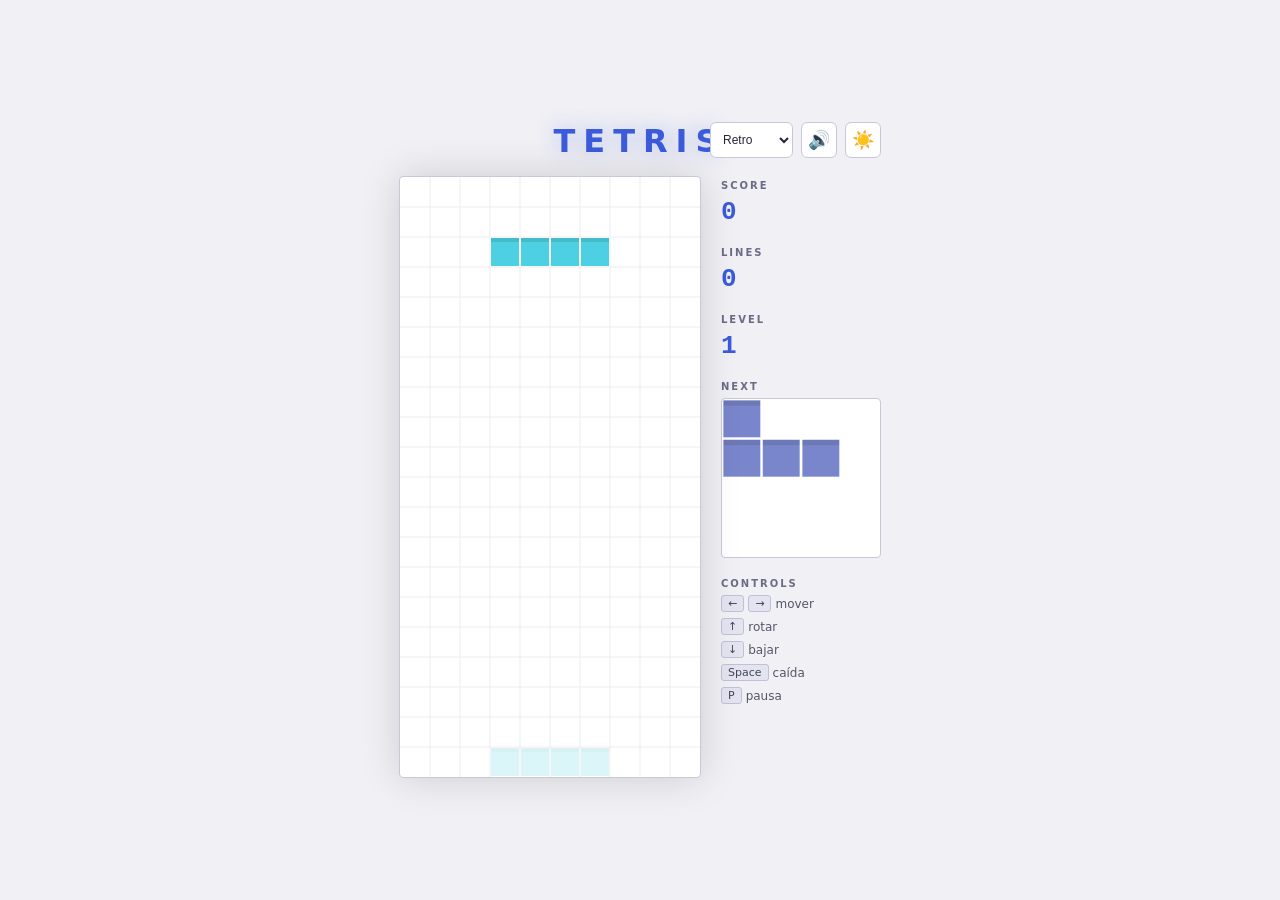
==== index.html @ 056d0cf8 "feat: add visual skin selector (retro/neon/pastel/pixel art) Persists choice in localStorage, applie" ====
<!DOCTYPE html>
<html lang="es">
<head>
  <meta charset="UTF-8" />
  <meta name="viewport" content="width=device-width, initial-scale=1.0" />
  <title>Tetris</title>
  <link rel="stylesheet" href="style.css" />
  <script>
    (function () {
      var stored = localStorage.getItem('tetris-theme');
      var theme = stored || (window.matchMedia('(prefers-color-scheme: light)').matches ? 'light' : 'dark');
      document.documentElement.setAttribute('data-theme', theme);
    })();
  </script>
</head>
<body>
  <div class="wrapper">
    <button id="theme-toggle" class="theme-toggle" aria-label="Cambiar tema" title="Cambiar tema">🌙</button>
    <button id="mute-toggle" class="mute-toggle" aria-label="Silenciar sonido" title="Silenciar sonido">🔊</button>
    <select id="skin-select" class="skin-select" aria-label="Cambiar skin" title="Cambiar skin">
      <option value="retro">Retro</option>
      <option value="neon">Neon</option>
      <option value="pastel">Pastel</option>
      <option value="pixel">Pixel Art</option>
    </select>
    <h1 class="game-title">TETRIS</h1>
    <div class="game-container">
      <div class="board-wrap">
        <canvas id="board" width="300" height="600"></canvas>
        <div id="powerup-toast" class="powerup-toast"></div>
      </div>

      <aside class="panel">
        <div class="panel-section">
          <span class="label">SCORE</span>
          <span class="value" id="score">0</span>
        </div>
        <div class="panel-section">
          <span class="label">LINES</span>
          <span class="value" id="lines">0</span>
        </div>
        <div class="panel-section">
          <span class="label">LEVEL</span>
          <span class="value" id="level">1</span>
        </div>

        <div class="panel-section">
          <span class="label">NEXT</span>
          <canvas id="next-canvas" width="120" height="120"></canvas>
        </div>

        <div class="panel-section controls">
          <span class="label">CONTROLS</span>
          <ul>
            <li><kbd>←</kbd><kbd>→</kbd> mover</li>
            <li><kbd>↑</kbd> rotar</li>
            <li><kbd>↓</kbd> bajar</li>
            <li><kbd>Space</kbd> caída</li>
            <li><kbd>P</kbd> pausa</li>
          </ul>
        </div>
      </aside>
    </div>

    <div id="overlay" class="overlay hidden">
      <div class="overlay-box">
        <p id="overlay-title">GAME OVER</p>
        <p id="overlay-score"></p>
        <button id="restart-btn">Reiniciar</button>
      </div>
    </div>
  </div>

  <script src="game.js"></script>
</body>
</html>
---- style.css ----
*, *::before, *::after {
  box-sizing: border-box;
  margin: 0;
  padding: 0;
}

:root {
  --bg: #0f0f17;
  --text: #e0e0e0;
  --title-color: #7aa2f7;
  --title-shadow: rgba(122, 162, 247, 0.5);
  --board-border: #2a2a3a;
  --board-bg: #1a1a25;
  --board-shadow: rgba(0, 0, 0, 0.6);
  --label-color: #555570;
  --value-color: #7aa2f7;
  --controls-color: #888;
  --kbd-bg: #22223a;
  --kbd-border: #3a3a5a;
  --kbd-color: #aaa;
  --overlay-bg: rgba(10, 10, 20, 0.75);
  --overlay-title-color: #e57373;
  --overlay-score-color: #7aa2f7;
  --restart-bg: #7aa2f7;
  --restart-color: #0f0f17;
  --restart-hover: #9bbdff;
  --grid-line: #22222e;
  --block-highlight: rgba(255, 255, 255, 0.12);
}

[data-theme="light"] {
  --bg: #f0f0f5;
  --text: #24243a;
  --title-color: #3b5bdb;
  --title-shadow: rgba(59, 91, 219, 0.35);
  --board-border: #c8c8d8;
  --board-bg: #ffffff;
  --board-shadow: rgba(0, 0, 0, 0.15);
  --label-color: #6b6b85;
  --value-color: #3b5bdb;
  --controls-color: #55556a;
  --kbd-bg: #e4e4f0;
  --kbd-border: #c0c0d8;
  --kbd-color: #44445a;
  --overlay-bg: rgba(255, 255, 255, 0.85);
  --overlay-title-color: #d32f2f;
  --overlay-score-color: #3b5bdb;
  --restart-bg: #3b5bdb;
  --restart-color: #ffffff;
  --restart-hover: #5c7ce0;
  --grid-line: #d8d8e5;
  --block-highlight: rgba(0, 0, 0, 0.1);
}

body {
  background: var(--bg);
  color: var(--text);
  font-family: system-ui, -apple-system, sans-serif;
  display: flex;
  align-items: center;
  justify-content: center;
  min-height: 100vh;
  user-select: none;
  transition: background 0.2s ease, color 0.2s ease;
}

.wrapper {
  position: relative;
}

.theme-toggle {
  position: absolute;
  top: 0;
  right: 0;
  width: 36px;
  height: 36px;
  display: flex;
  align-items: center;
  justify-content: center;
  background: var(--board-bg);
  border: 1px solid var(--board-border);
  border-radius: 6px;
  font-size: 18px;
  line-height: 1;
  cursor: pointer;
  transition: background 0.15s ease, border-color 0.15s ease;
}

.theme-toggle:hover {
  border-color: var(--title-color);
}

.mute-toggle {
  position: absolute;
  top: 0;
  right: 44px;
  width: 36px;
  height: 36px;
  display: flex;
  align-items: center;
  justify-content: center;
  background: var(--board-bg);
  border: 1px solid var(--board-border);
  border-radius: 6px;
  font-size: 18px;
  line-height: 1;
  cursor: pointer;
  transition: background 0.15s ease, border-color 0.15s ease;
}

.mute-toggle:hover {
  border-color: var(--title-color);
}

.skin-select {
  position: absolute;
  top: 0;
  right: 88px;
  height: 36px;
  padding: 0 8px;
  background: var(--board-bg);
  border: 1px solid var(--board-border);
  border-radius: 6px;
  color: var(--text);
  font-size: 12px;
  cursor: pointer;
  transition: border-color 0.15s ease;
}

.skin-select:hover {
  border-color: var(--title-color);
}

/* ---- Skins ---- */
[data-skin="neon"] #board,
[data-skin="neon"] #next-canvas {
  background: #000000;
  border-color: #00fff9;
  box-shadow: 0 0 30px rgba(0, 255, 249, 0.25);
}

[data-skin="pastel"] #board,
[data-skin="pastel"] #next-canvas {
  border-radius: 16px;
}

[data-skin="pixel"] #board,
[data-skin="pixel"] #next-canvas {
  image-rendering: pixelated;
}

.game-title {
  text-align: center;
  font-size: 32px;
  font-weight: 800;
  letter-spacing: 8px;
  color: var(--title-color);
  margin-bottom: 16px;
  text-shadow: 0 0 20px var(--title-shadow);
}

.game-container {
  display: flex;
  gap: 20px;
  align-items: flex-start;
}

.board-wrap {
  position: relative;
}

#board {
  display: block;
  border: 1px solid var(--board-border);
  background: var(--board-bg);
  border-radius: 4px;
  box-shadow: 0 0 40px var(--board-shadow);
}

.powerup-toast {
  position: absolute;
  top: 16px;
  left: 50%;
  transform: translate(-50%, -8px);
  padding: 6px 16px;
  border-radius: 20px;
  background: var(--overlay-bg);
  backdrop-filter: blur(4px);
  color: var(--value-color);
  font-weight: 700;
  font-size: 14px;
  letter-spacing: 1px;
  white-space: nowrap;
  opacity: 0;
  pointer-events: none;
  transition: opacity 0.15s ease, transform 0.15s ease;
}

.powerup-toast.show {
  opacity: 1;
  transform: translate(-50%, 0);
}

/* ---- Panel lateral ---- */
.panel {
  width: 160px;
  display: flex;
  flex-direction: column;
  gap: 20px;
  padding-top: 4px;
}

.panel-section {
  display: flex;
  flex-direction: column;
  gap: 6px;
}

.label {
  font-size: 10px;
  letter-spacing: 2px;
  color: var(--label-color);
  font-weight: 600;
}

.value {
  font-family: 'Courier New', Courier, monospace;
  font-size: 26px;
  font-weight: 700;
  color: var(--value-color);
  letter-spacing: 1px;
}

#next-canvas {
  display: block;
  border: 1px solid var(--board-border);
  background: var(--board-bg);
  border-radius: 4px;
}

/* ---- Controles ---- */
.controls ul {
  list-style: none;
  display: flex;
  flex-direction: column;
  gap: 6px;
}

.controls li {
  font-size: 12px;
  color: var(--controls-color);
  display: flex;
  align-items: center;
  gap: 4px;
}

kbd {
  background: var(--kbd-bg);
  border: 1px solid var(--kbd-border);
  border-radius: 3px;
  padding: 1px 6px;
  font-size: 11px;
  font-family: inherit;
  color: var(--kbd-color);
}

/* ---- Overlay ---- */
.overlay {
  position: absolute;
  inset: 0;
  display: flex;
  align-items: center;
  justify-content: center;
  background: var(--overlay-bg);
  backdrop-filter: blur(4px);
  border-radius: 4px;
}

.overlay.hidden {
  display: none;
}

.overlay-box {
  text-align: center;
  display: flex;
  flex-direction: column;
  gap: 12px;
  align-items: center;
}

#overlay-title {
  font-size: 28px;
  font-weight: 800;
  letter-spacing: 4px;
  color: var(--overlay-title-color);
}

#overlay-score {
  font-family: 'Courier New', Courier, monospace;
  font-size: 14px;
  color: var(--overlay-score-color);
}

#restart-btn {
  margin-top: 8px;
  background: var(--restart-bg);
  color: var(--restart-color);
  border: none;
  border-radius: 6px;
  padding: 10px 28px;
  font-size: 14px;
  font-weight: 700;
  cursor: pointer;
  letter-spacing: 1px;
  transition: background 0.15s;
}

#restart-btn:hover {
  background: var(--restart-hover);
}
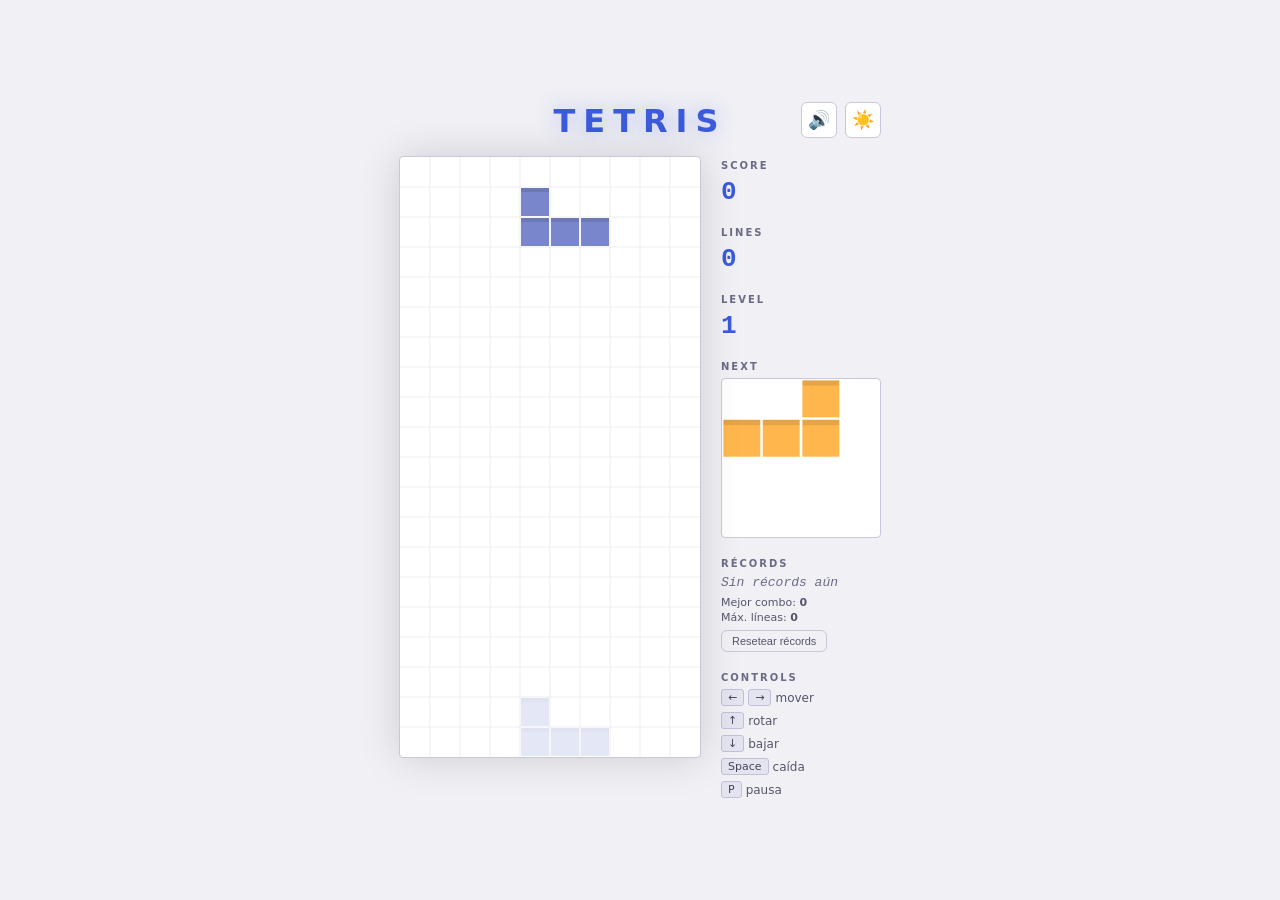
==== commit f14de4ad: "feat: add local high score table with localStorage persistence Top-5 leaderboard with player name en" ====
--- a/index.html
+++ b/index.html
@@ -17,12 +17,6 @@
   <div class="wrapper">
     <button id="theme-toggle" class="theme-toggle" aria-label="Cambiar tema" title="Cambiar tema">🌙</button>
     <button id="mute-toggle" class="mute-toggle" aria-label="Silenciar sonido" title="Silenciar sonido">🔊</button>
-    <select id="skin-select" class="skin-select" aria-label="Cambiar skin" title="Cambiar skin">
-      <option value="retro">Retro</option>
-      <option value="neon">Neon</option>
-      <option value="pastel">Pastel</option>
-      <option value="pixel">Pixel Art</option>
-    </select>
     <h1 class="game-title">TETRIS</h1>
     <div class="game-container">
       <div class="board-wrap">
@@ -49,6 +43,16 @@
           <canvas id="next-canvas" width="120" height="120"></canvas>
         </div>
 
+        <div class="panel-section highscores">
+          <span class="label">RÉCORDS</span>
+          <ol id="highscores-list" class="highscores-list"></ol>
+          <div class="highscores-stats">
+            <span>Mejor combo: <b id="best-combo">0</b></span>
+            <span>Máx. líneas: <b id="max-lines">0</b></span>
+          </div>
+          <button id="reset-scores-btn" class="reset-scores-btn">Resetear récords</button>
+        </div>
+
         <div class="panel-section controls">
           <span class="label">CONTROLS</span>
           <ul>
@@ -66,6 +70,14 @@
       <div class="overlay-box">
         <p id="overlay-title">GAME OVER</p>
         <p id="overlay-score"></p>
+        <div id="overlay-highscores-wrap" class="overlay-highscores-wrap hidden">
+          <span class="label">RÉCORDS</span>
+          <ol id="overlay-highscores-list" class="highscores-list"></ol>
+        </div>
+        <div id="name-entry" class="name-entry hidden">
+          <input id="player-name-input" type="text" maxlength="12" placeholder="Tu nombre" />
+          <button id="save-score-btn">Guardar</button>
+        </div>
         <button id="restart-btn">Reiniciar</button>
       </div>
     </div>
--- a/style.css
+++ b/style.css
@@ -112,43 +112,6 @@
   border-color: var(--title-color);
 }
 
-.skin-select {
-  position: absolute;
-  top: 0;
-  right: 88px;
-  height: 36px;
-  padding: 0 8px;
-  background: var(--board-bg);
-  border: 1px solid var(--board-border);
-  border-radius: 6px;
-  color: var(--text);
-  font-size: 12px;
-  cursor: pointer;
-  transition: border-color 0.15s ease;
-}
-
-.skin-select:hover {
-  border-color: var(--title-color);
-}
-
-/* ---- Skins ---- */
-[data-skin="neon"] #board,
-[data-skin="neon"] #next-canvas {
-  background: #000000;
-  border-color: #00fff9;
-  box-shadow: 0 0 30px rgba(0, 255, 249, 0.25);
-}
-
-[data-skin="pastel"] #board,
-[data-skin="pastel"] #next-canvas {
-  border-radius: 16px;
-}
-
-[data-skin="pixel"] #board,
-[data-skin="pixel"] #next-canvas {
-  image-rendering: pixelated;
-}
-
 .game-title {
   text-align: center;
   font-size: 32px;
@@ -318,3 +281,105 @@
 #restart-btn:hover {
   background: var(--restart-hover);
 }
+
+/* ---- Récords ---- */
+.highscores-list {
+  list-style: decimal inside;
+  display: flex;
+  flex-direction: column;
+  gap: 4px;
+  font-family: 'Courier New', Courier, monospace;
+  font-size: 13px;
+  color: var(--text);
+}
+
+.highscores-list .empty {
+  color: var(--label-color);
+  font-style: italic;
+  list-style: none;
+}
+
+.highscores-list .highlight {
+  color: var(--value-color);
+  font-weight: 700;
+}
+
+.highscores-stats {
+  display: flex;
+  flex-direction: column;
+  gap: 2px;
+  font-size: 11px;
+  color: var(--controls-color);
+}
+
+.reset-scores-btn {
+  align-self: flex-start;
+  background: transparent;
+  border: 1px solid var(--board-border);
+  color: var(--controls-color);
+  border-radius: 6px;
+  padding: 4px 10px;
+  font-size: 11px;
+  cursor: pointer;
+  transition: border-color 0.15s ease, color 0.15s ease;
+}
+
+.reset-scores-btn:hover {
+  border-color: var(--title-color);
+  color: var(--title-color);
+}
+
+.overlay-highscores-wrap {
+  width: 100%;
+  max-width: 220px;
+}
+
+.overlay-highscores-wrap.hidden {
+  display: none;
+}
+
+.overlay-highscores-wrap .label {
+  display: block;
+  text-align: center;
+  margin-bottom: 6px;
+}
+
+.overlay-highscores-wrap .highscores-list {
+  align-items: center;
+}
+
+.name-entry {
+  display: flex;
+  gap: 6px;
+  align-items: center;
+}
+
+.name-entry.hidden {
+  display: none;
+}
+
+.name-entry input {
+  background: var(--kbd-bg);
+  border: 1px solid var(--kbd-border);
+  color: var(--text);
+  border-radius: 4px;
+  padding: 6px 8px;
+  font-size: 13px;
+  width: 120px;
+}
+
+.name-entry button {
+  background: var(--restart-bg);
+  color: var(--restart-color);
+  border: none;
+  border-radius: 6px;
+  padding: 6px 14px;
+  font-size: 13px;
+  font-weight: 700;
+  cursor: pointer;
+  transition: background 0.15s;
+}
+
+.name-entry button:hover {
+  background: var(--restart-hover);
+}
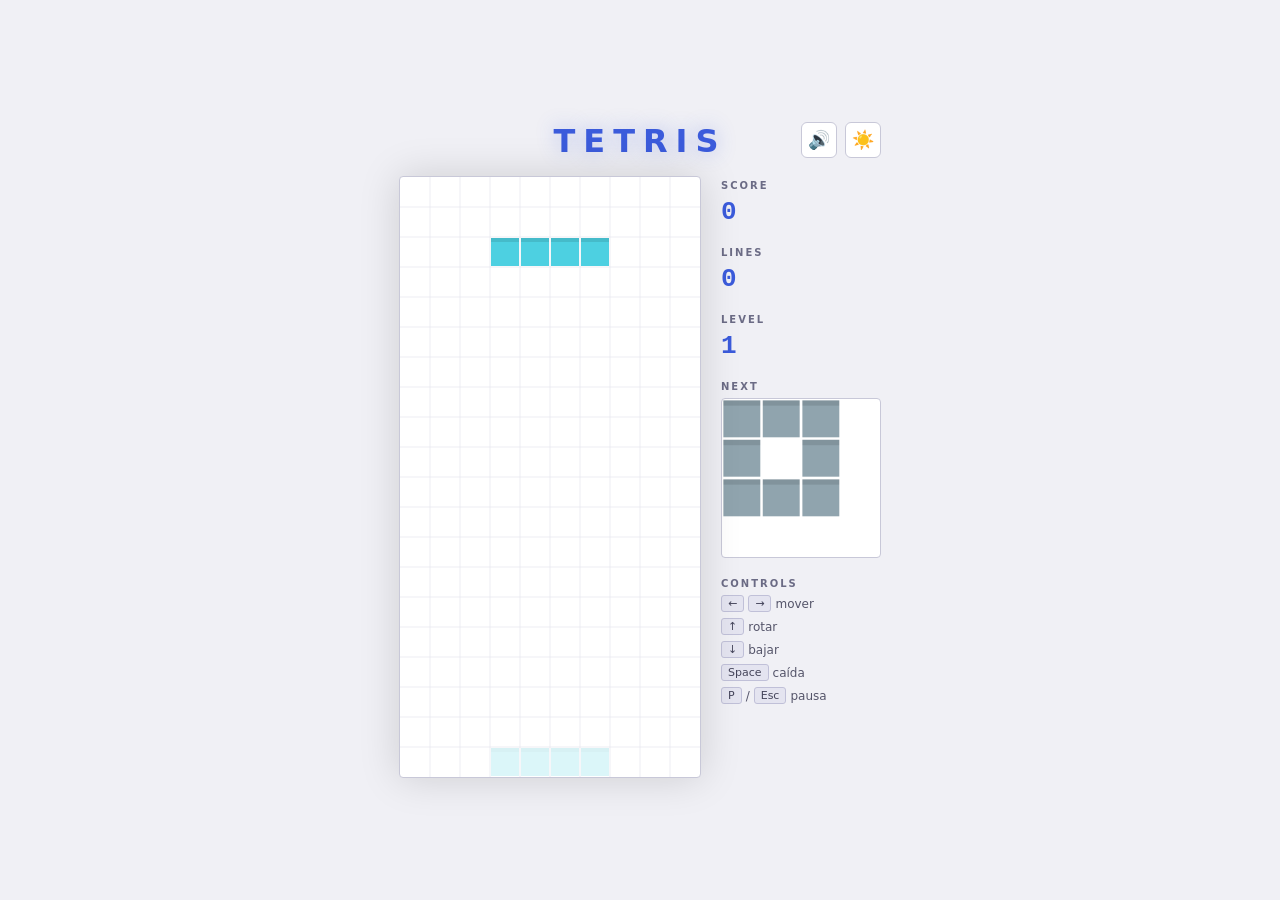
==== commit fdd71efa: "feat: add pause menu with resume, restart, controls and start level select" ====
--- a/index.html
+++ b/index.html
@@ -43,16 +43,6 @@
           <canvas id="next-canvas" width="120" height="120"></canvas>
         </div>
 
-        <div class="panel-section highscores">
-          <span class="label">RÉCORDS</span>
-          <ol id="highscores-list" class="highscores-list"></ol>
-          <div class="highscores-stats">
-            <span>Mejor combo: <b id="best-combo">0</b></span>
-            <span>Máx. líneas: <b id="max-lines">0</b></span>
-          </div>
-          <button id="reset-scores-btn" class="reset-scores-btn">Resetear récords</button>
-        </div>
-
         <div class="panel-section controls">
           <span class="label">CONTROLS</span>
           <ul>
@@ -60,7 +50,7 @@
             <li><kbd>↑</kbd> rotar</li>
             <li><kbd>↓</kbd> bajar</li>
             <li><kbd>Space</kbd> caída</li>
-            <li><kbd>P</kbd> pausa</li>
+            <li><kbd>P</kbd> / <kbd>Esc</kbd> pausa</li>
           </ul>
         </div>
       </aside>
@@ -70,15 +60,34 @@
       <div class="overlay-box">
         <p id="overlay-title">GAME OVER</p>
         <p id="overlay-score"></p>
-        <div id="overlay-highscores-wrap" class="overlay-highscores-wrap hidden">
-          <span class="label">RÉCORDS</span>
-          <ol id="overlay-highscores-list" class="highscores-list"></ol>
+        <button id="restart-btn">Reiniciar</button>
+      </div>
+    </div>
+
+    <div id="pause-menu" class="overlay hidden">
+      <div class="overlay-box pause-box">
+        <p class="pause-title">PAUSA</p>
+
+        <div id="pause-main-view" class="pause-view">
+          <button id="resume-btn">Reanudar</button>
+          <button id="pause-restart-btn">Reiniciar</button>
+          <button id="show-controls-btn">Ver controles</button>
+          <div class="pause-level-select">
+            <label for="start-level-select">Nivel inicial</label>
+            <select id="start-level-select"></select>
+          </div>
         </div>
-        <div id="name-entry" class="name-entry hidden">
-          <input id="player-name-input" type="text" maxlength="12" placeholder="Tu nombre" />
-          <button id="save-score-btn">Guardar</button>
+
+        <div id="pause-controls-view" class="pause-view hidden">
+          <ul class="controls-list">
+            <li><kbd>←</kbd><kbd>→</kbd> mover</li>
+            <li><kbd>↑</kbd> rotar</li>
+            <li><kbd>↓</kbd> bajar</li>
+            <li><kbd>Space</kbd> caída</li>
+            <li><kbd>P</kbd> / <kbd>Esc</kbd> pausa</li>
+          </ul>
+          <button id="back-from-controls-btn">Volver</button>
         </div>
-        <button id="restart-btn">Reiniciar</button>
       </div>
     </div>
   </div>
--- a/style.css
+++ b/style.css
@@ -282,104 +282,82 @@
   background: var(--restart-hover);
 }
 
-/* ---- Récords ---- */
-.highscores-list {
-  list-style: decimal inside;
-  display: flex;
-  flex-direction: column;
-  gap: 4px;
-  font-family: 'Courier New', Courier, monospace;
+/* ---- Pause menu ---- */
+.pause-box {
+  min-width: 200px;
+}
+
+.pause-title {
+  font-size: 24px;
+  font-weight: 800;
+  letter-spacing: 4px;
+  color: var(--value-color);
+}
+
+.pause-view {
+  display: flex;
+  flex-direction: column;
+  gap: 10px;
+  align-items: stretch;
+  width: 100%;
+}
+
+.pause-view.hidden {
+  display: none;
+}
+
+.pause-view button {
+  background: var(--restart-bg);
+  color: var(--restart-color);
+  border: none;
+  border-radius: 6px;
+  padding: 10px 20px;
   font-size: 13px;
-  color: var(--text);
-}
-
-.highscores-list .empty {
+  font-weight: 700;
+  cursor: pointer;
+  letter-spacing: 0.5px;
+  transition: background 0.15s;
+}
+
+.pause-view button:hover {
+  background: var(--restart-hover);
+}
+
+.pause-level-select {
+  display: flex;
+  align-items: center;
+  justify-content: space-between;
+  gap: 8px;
+  margin-top: 4px;
+}
+
+.pause-level-select label {
+  font-size: 11px;
+  letter-spacing: 1px;
   color: var(--label-color);
-  font-style: italic;
-  list-style: none;
-}
-
-.highscores-list .highlight {
-  color: var(--value-color);
-  font-weight: 700;
-}
-
-.highscores-stats {
-  display: flex;
-  flex-direction: column;
-  gap: 2px;
-  font-size: 11px;
-  color: var(--controls-color);
-}
-
-.reset-scores-btn {
-  align-self: flex-start;
-  background: transparent;
-  border: 1px solid var(--board-border);
-  color: var(--controls-color);
-  border-radius: 6px;
-  padding: 4px 10px;
-  font-size: 11px;
-  cursor: pointer;
-  transition: border-color 0.15s ease, color 0.15s ease;
-}
-
-.reset-scores-btn:hover {
-  border-color: var(--title-color);
-  color: var(--title-color);
-}
-
-.overlay-highscores-wrap {
-  width: 100%;
-  max-width: 220px;
-}
-
-.overlay-highscores-wrap.hidden {
-  display: none;
-}
-
-.overlay-highscores-wrap .label {
-  display: block;
-  text-align: center;
-  margin-bottom: 6px;
-}
-
-.overlay-highscores-wrap .highscores-list {
-  align-items: center;
-}
-
-.name-entry {
-  display: flex;
-  gap: 6px;
-  align-items: center;
-}
-
-.name-entry.hidden {
-  display: none;
-}
-
-.name-entry input {
+}
+
+.pause-level-select select {
   background: var(--kbd-bg);
   border: 1px solid var(--kbd-border);
   color: var(--text);
   border-radius: 4px;
-  padding: 6px 8px;
+  padding: 4px 8px;
   font-size: 13px;
-  width: 120px;
-}
-
-.name-entry button {
-  background: var(--restart-bg);
-  color: var(--restart-color);
-  border: none;
-  border-radius: 6px;
-  padding: 6px 14px;
+  font-family: inherit;
+}
+
+.controls-list {
+  list-style: none;
+  display: flex;
+  flex-direction: column;
+  gap: 8px;
+}
+
+.controls-list li {
   font-size: 13px;
-  font-weight: 700;
-  cursor: pointer;
-  transition: background 0.15s;
-}
-
-.name-entry button:hover {
-  background: var(--restart-hover);
-}
+  color: var(--controls-color);
+  display: flex;
+  align-items: center;
+  gap: 6px;
+}
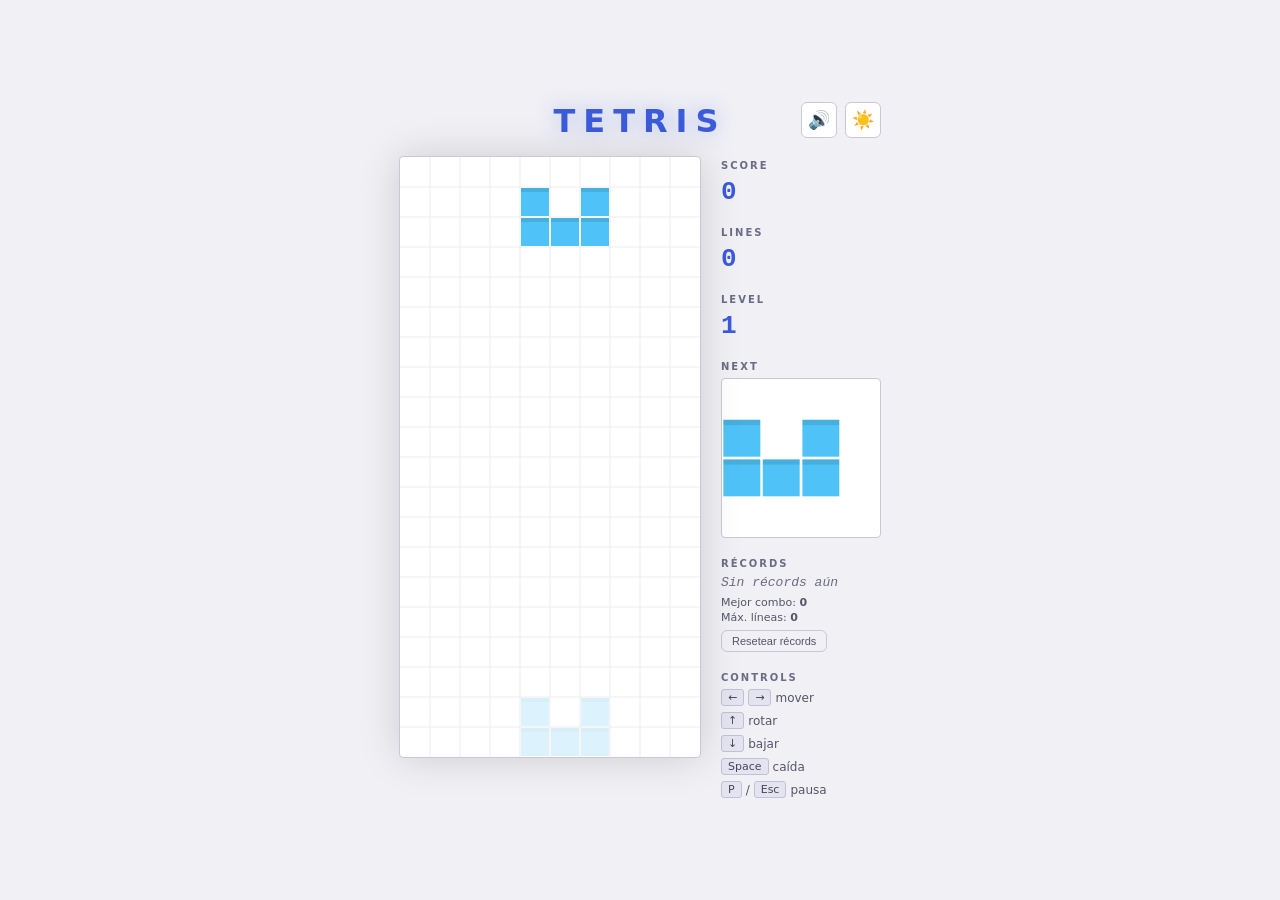
==== commit 6d107d26: "Merge branch 'tabla-records-local' into main-4 # Conflicts: #	game.js #	style.css" ====
--- a/index.html
+++ b/index.html
@@ -43,6 +43,16 @@
           <canvas id="next-canvas" width="120" height="120"></canvas>
         </div>
 
+        <div class="panel-section highscores">
+          <span class="label">RÉCORDS</span>
+          <ol id="highscores-list" class="highscores-list"></ol>
+          <div class="highscores-stats">
+            <span>Mejor combo: <b id="best-combo">0</b></span>
+            <span>Máx. líneas: <b id="max-lines">0</b></span>
+          </div>
+          <button id="reset-scores-btn" class="reset-scores-btn">Resetear récords</button>
+        </div>
+
         <div class="panel-section controls">
           <span class="label">CONTROLS</span>
           <ul>
@@ -60,6 +70,14 @@
       <div class="overlay-box">
         <p id="overlay-title">GAME OVER</p>
         <p id="overlay-score"></p>
+        <div id="overlay-highscores-wrap" class="overlay-highscores-wrap hidden">
+          <span class="label">RÉCORDS</span>
+          <ol id="overlay-highscores-list" class="highscores-list"></ol>
+        </div>
+        <div id="name-entry" class="name-entry hidden">
+          <input id="player-name-input" type="text" maxlength="12" placeholder="Tu nombre" />
+          <button id="save-score-btn">Guardar</button>
+        </div>
         <button id="restart-btn">Reiniciar</button>
       </div>
     </div>
--- a/style.css
+++ b/style.css
@@ -361,3 +361,105 @@
   align-items: center;
   gap: 6px;
 }
+
+/* ---- Récords ---- */
+.highscores-list {
+  list-style: decimal inside;
+  display: flex;
+  flex-direction: column;
+  gap: 4px;
+  font-family: 'Courier New', Courier, monospace;
+  font-size: 13px;
+  color: var(--text);
+}
+
+.highscores-list .empty {
+  color: var(--label-color);
+  font-style: italic;
+  list-style: none;
+}
+
+.highscores-list .highlight {
+  color: var(--value-color);
+  font-weight: 700;
+}
+
+.highscores-stats {
+  display: flex;
+  flex-direction: column;
+  gap: 2px;
+  font-size: 11px;
+  color: var(--controls-color);
+}
+
+.reset-scores-btn {
+  align-self: flex-start;
+  background: transparent;
+  border: 1px solid var(--board-border);
+  color: var(--controls-color);
+  border-radius: 6px;
+  padding: 4px 10px;
+  font-size: 11px;
+  cursor: pointer;
+  transition: border-color 0.15s ease, color 0.15s ease;
+}
+
+.reset-scores-btn:hover {
+  border-color: var(--title-color);
+  color: var(--title-color);
+}
+
+.overlay-highscores-wrap {
+  width: 100%;
+  max-width: 220px;
+}
+
+.overlay-highscores-wrap.hidden {
+  display: none;
+}
+
+.overlay-highscores-wrap .label {
+  display: block;
+  text-align: center;
+  margin-bottom: 6px;
+}
+
+.overlay-highscores-wrap .highscores-list {
+  align-items: center;
+}
+
+.name-entry {
+  display: flex;
+  gap: 6px;
+  align-items: center;
+}
+
+.name-entry.hidden {
+  display: none;
+}
+
+.name-entry input {
+  background: var(--kbd-bg);
+  border: 1px solid var(--kbd-border);
+  color: var(--text);
+  border-radius: 4px;
+  padding: 6px 8px;
+  font-size: 13px;
+  width: 120px;
+}
+
+.name-entry button {
+  background: var(--restart-bg);
+  color: var(--restart-color);
+  border: none;
+  border-radius: 6px;
+  padding: 6px 14px;
+  font-size: 13px;
+  font-weight: 700;
+  cursor: pointer;
+  transition: background 0.15s;
+}
+
+.name-entry button:hover {
+  background: var(--restart-hover);
+}
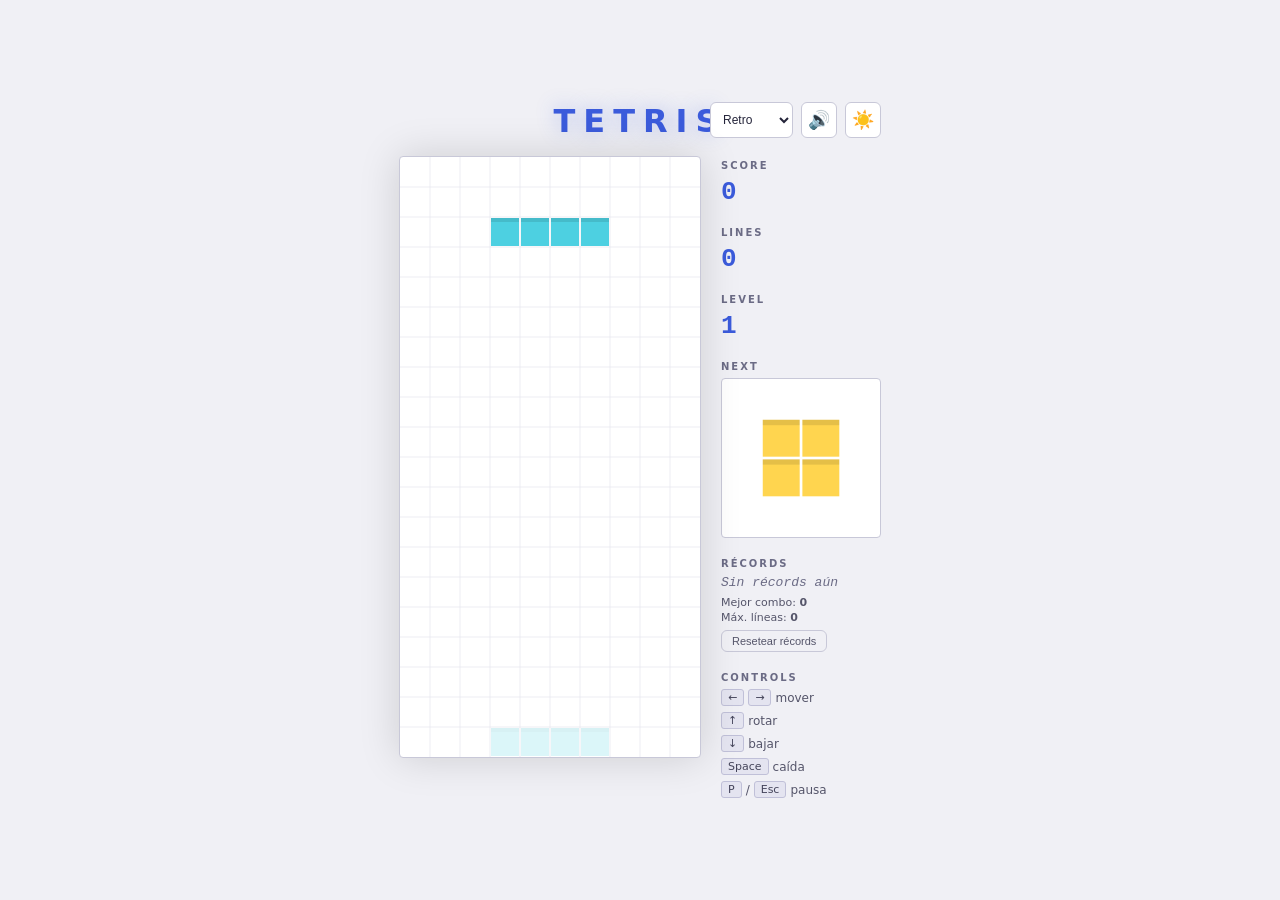
==== commit 1d68186e: "Merge branch 'visual-themes-skins' into main-4 # Conflicts: #	game.js" ====
--- a/index.html
+++ b/index.html
@@ -17,6 +17,12 @@
   <div class="wrapper">
     <button id="theme-toggle" class="theme-toggle" aria-label="Cambiar tema" title="Cambiar tema">🌙</button>
     <button id="mute-toggle" class="mute-toggle" aria-label="Silenciar sonido" title="Silenciar sonido">🔊</button>
+    <select id="skin-select" class="skin-select" aria-label="Cambiar skin" title="Cambiar skin">
+      <option value="retro">Retro</option>
+      <option value="neon">Neon</option>
+      <option value="pastel">Pastel</option>
+      <option value="pixel">Pixel Art</option>
+    </select>
     <h1 class="game-title">TETRIS</h1>
     <div class="game-container">
       <div class="board-wrap">
--- a/style.css
+++ b/style.css
@@ -112,6 +112,43 @@
   border-color: var(--title-color);
 }
 
+.skin-select {
+  position: absolute;
+  top: 0;
+  right: 88px;
+  height: 36px;
+  padding: 0 8px;
+  background: var(--board-bg);
+  border: 1px solid var(--board-border);
+  border-radius: 6px;
+  color: var(--text);
+  font-size: 12px;
+  cursor: pointer;
+  transition: border-color 0.15s ease;
+}
+
+.skin-select:hover {
+  border-color: var(--title-color);
+}
+
+/* ---- Skins ---- */
+[data-skin="neon"] #board,
+[data-skin="neon"] #next-canvas {
+  background: #000000;
+  border-color: #00fff9;
+  box-shadow: 0 0 30px rgba(0, 255, 249, 0.25);
+}
+
+[data-skin="pastel"] #board,
+[data-skin="pastel"] #next-canvas {
+  border-radius: 16px;
+}
+
+[data-skin="pixel"] #board,
+[data-skin="pixel"] #next-canvas {
+  image-rendering: pixelated;
+}
+
 .game-title {
   text-align: center;
   font-size: 32px;
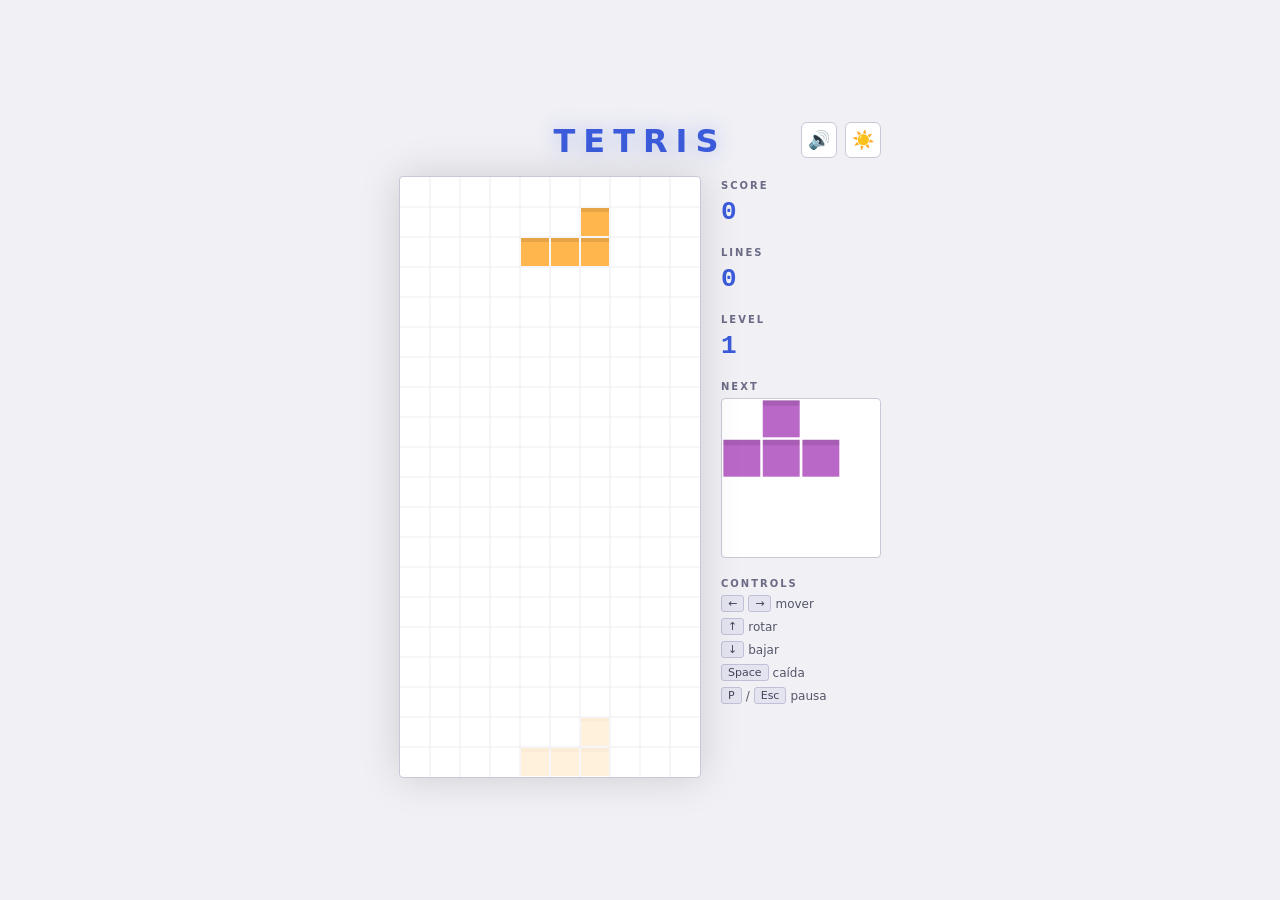
==== commit e6ec23a9: "Merge 722562bfe50209b2100d0df342222f15d488a90a into 99b54e438b6a006936fd218f6ae02f6a106ea0e4" ====
--- a/index.html
+++ b/index.html
@@ -17,12 +17,6 @@
   <div class="wrapper">
     <button id="theme-toggle" class="theme-toggle" aria-label="Cambiar tema" title="Cambiar tema">🌙</button>
     <button id="mute-toggle" class="mute-toggle" aria-label="Silenciar sonido" title="Silenciar sonido">🔊</button>
-    <select id="skin-select" class="skin-select" aria-label="Cambiar skin" title="Cambiar skin">
-      <option value="retro">Retro</option>
-      <option value="neon">Neon</option>
-      <option value="pastel">Pastel</option>
-      <option value="pixel">Pixel Art</option>
-    </select>
     <h1 class="game-title">TETRIS</h1>
     <div class="game-container">
       <div class="board-wrap">
@@ -49,16 +43,6 @@
           <canvas id="next-canvas" width="120" height="120"></canvas>
         </div>
 
-        <div class="panel-section highscores">
-          <span class="label">RÉCORDS</span>
-          <ol id="highscores-list" class="highscores-list"></ol>
-          <div class="highscores-stats">
-            <span>Mejor combo: <b id="best-combo">0</b></span>
-            <span>Máx. líneas: <b id="max-lines">0</b></span>
-          </div>
-          <button id="reset-scores-btn" class="reset-scores-btn">Resetear récords</button>
-        </div>
-
         <div class="panel-section controls">
           <span class="label">CONTROLS</span>
           <ul>
@@ -76,42 +60,52 @@
       <div class="overlay-box">
         <p id="overlay-title">GAME OVER</p>
         <p id="overlay-score"></p>
-        <div id="overlay-highscores-wrap" class="overlay-highscores-wrap hidden">
-          <span class="label">RÉCORDS</span>
-          <ol id="overlay-highscores-list" class="highscores-list"></ol>
-        </div>
-        <div id="name-entry" class="name-entry hidden">
-          <input id="player-name-input" type="text" maxlength="12" placeholder="Tu nombre" />
-          <button id="save-score-btn">Guardar</button>
-        </div>
         <button id="restart-btn">Reiniciar</button>
       </div>
     </div>
 
     <div id="pause-menu" class="overlay hidden">
-      <div class="overlay-box pause-box">
+      <div class="overlay-box pause-menu-box">
         <p class="pause-title">PAUSA</p>
 
-        <div id="pause-main-view" class="pause-view">
-          <button id="resume-btn">Reanudar</button>
-          <button id="pause-restart-btn">Reiniciar</button>
-          <button id="show-controls-btn">Ver controles</button>
-          <div class="pause-level-select">
-            <label for="start-level-select">Nivel inicial</label>
-            <select id="start-level-select"></select>
-          </div>
+        <div class="pause-menu-actions">
+          <button id="resume-btn" class="pause-btn">Reanudar</button>
+          <button id="pause-restart-btn" class="pause-btn">Reiniciar</button>
         </div>
 
-        <div id="pause-controls-view" class="pause-view hidden">
-          <ul class="controls-list">
-            <li><kbd>←</kbd><kbd>→</kbd> mover</li>
-            <li><kbd>↑</kbd> rotar</li>
-            <li><kbd>↓</kbd> bajar</li>
-            <li><kbd>Space</kbd> caída</li>
-            <li><kbd>P</kbd> / <kbd>Esc</kbd> pausa</li>
-          </ul>
-          <button id="back-from-controls-btn">Volver</button>
+        <div class="pause-menu-level">
+          <label for="start-level-select">Nivel inicial</label>
+          <select id="start-level-select">
+            <option value="1">1</option>
+            <option value="2">2</option>
+            <option value="3">3</option>
+            <option value="4">4</option>
+            <option value="5">5</option>
+            <option value="6">6</option>
+            <option value="7">7</option>
+            <option value="8">8</option>
+            <option value="9">9</option>
+            <option value="10">10</option>
+            <option value="11">11</option>
+            <option value="12">12</option>
+            <option value="13">13</option>
+            <option value="14">14</option>
+            <option value="15">15</option>
+          </select>
         </div>
+
+        <details class="pause-controls">
+          <summary>Ver controles</summary>
+          <div class="controls">
+            <ul>
+              <li><kbd>←</kbd><kbd>→</kbd> mover</li>
+              <li><kbd>↑</kbd> rotar</li>
+              <li><kbd>↓</kbd> bajar</li>
+              <li><kbd>Space</kbd> caída</li>
+              <li><kbd>P</kbd> / <kbd>Esc</kbd> pausa</li>
+            </ul>
+          </div>
+        </details>
       </div>
     </div>
   </div>
--- a/style.css
+++ b/style.css
@@ -112,43 +112,6 @@
   border-color: var(--title-color);
 }
 
-.skin-select {
-  position: absolute;
-  top: 0;
-  right: 88px;
-  height: 36px;
-  padding: 0 8px;
-  background: var(--board-bg);
-  border: 1px solid var(--board-border);
-  border-radius: 6px;
-  color: var(--text);
-  font-size: 12px;
-  cursor: pointer;
-  transition: border-color 0.15s ease;
-}
-
-.skin-select:hover {
-  border-color: var(--title-color);
-}
-
-/* ---- Skins ---- */
-[data-skin="neon"] #board,
-[data-skin="neon"] #next-canvas {
-  background: #000000;
-  border-color: #00fff9;
-  box-shadow: 0 0 30px rgba(0, 255, 249, 0.25);
-}
-
-[data-skin="pastel"] #board,
-[data-skin="pastel"] #next-canvas {
-  border-radius: 16px;
-}
-
-[data-skin="pixel"] #board,
-[data-skin="pixel"] #next-canvas {
-  image-rendering: pixelated;
-}
-
 .game-title {
   text-align: center;
   font-size: 32px;
@@ -320,183 +283,74 @@
 }
 
 /* ---- Pause menu ---- */
-.pause-box {
-  min-width: 200px;
+.pause-menu-box {
+  min-width: 220px;
+  max-width: 260px;
 }
 
 .pause-title {
   font-size: 24px;
   font-weight: 800;
   letter-spacing: 4px;
-  color: var(--value-color);
-}
-
-.pause-view {
+  color: var(--overlay-title-color);
+}
+
+.pause-menu-actions {
   display: flex;
   flex-direction: column;
   gap: 10px;
-  align-items: stretch;
   width: 100%;
 }
 
-.pause-view.hidden {
-  display: none;
-}
-
-.pause-view button {
+.pause-btn {
   background: var(--restart-bg);
   color: var(--restart-color);
   border: none;
   border-radius: 6px;
-  padding: 10px 20px;
-  font-size: 13px;
-  font-weight: 700;
-  cursor: pointer;
-  letter-spacing: 0.5px;
+  padding: 10px 28px;
+  font-size: 14px;
+  font-weight: 700;
+  cursor: pointer;
+  letter-spacing: 1px;
   transition: background 0.15s;
 }
 
-.pause-view button:hover {
+.pause-btn:hover {
   background: var(--restart-hover);
 }
 
-.pause-level-select {
-  display: flex;
-  align-items: center;
-  justify-content: space-between;
+.pause-menu-level {
+  display: flex;
+  align-items: center;
+  justify-content: center;
   gap: 8px;
-  margin-top: 4px;
-}
-
-.pause-level-select label {
-  font-size: 11px;
-  letter-spacing: 1px;
-  color: var(--label-color);
-}
-
-.pause-level-select select {
+  font-size: 12px;
+  color: var(--controls-color);
+}
+
+.pause-menu-level select {
   background: var(--kbd-bg);
   border: 1px solid var(--kbd-border);
-  color: var(--text);
+  color: var(--kbd-color);
   border-radius: 4px;
   padding: 4px 8px;
   font-size: 13px;
   font-family: inherit;
 }
 
-.controls-list {
-  list-style: none;
-  display: flex;
-  flex-direction: column;
-  gap: 8px;
-}
-
-.controls-list li {
-  font-size: 13px;
+.pause-controls {
+  width: 100%;
   color: var(--controls-color);
-  display: flex;
-  align-items: center;
-  gap: 6px;
-}
-
-/* ---- Récords ---- */
-.highscores-list {
-  list-style: decimal inside;
-  display: flex;
-  flex-direction: column;
-  gap: 4px;
-  font-family: 'Courier New', Courier, monospace;
-  font-size: 13px;
-  color: var(--text);
-}
-
-.highscores-list .empty {
-  color: var(--label-color);
-  font-style: italic;
-  list-style: none;
-}
-
-.highscores-list .highlight {
+  font-size: 12px;
+}
+
+.pause-controls summary {
+  cursor: pointer;
   color: var(--value-color);
   font-weight: 700;
-}
-
-.highscores-stats {
-  display: flex;
-  flex-direction: column;
-  gap: 2px;
-  font-size: 11px;
-  color: var(--controls-color);
-}
-
-.reset-scores-btn {
-  align-self: flex-start;
-  background: transparent;
-  border: 1px solid var(--board-border);
-  color: var(--controls-color);
-  border-radius: 6px;
-  padding: 4px 10px;
-  font-size: 11px;
-  cursor: pointer;
-  transition: border-color 0.15s ease, color 0.15s ease;
-}
-
-.reset-scores-btn:hover {
-  border-color: var(--title-color);
-  color: var(--title-color);
-}
-
-.overlay-highscores-wrap {
-  width: 100%;
-  max-width: 220px;
-}
-
-.overlay-highscores-wrap.hidden {
-  display: none;
-}
-
-.overlay-highscores-wrap .label {
-  display: block;
-  text-align: center;
-  margin-bottom: 6px;
-}
-
-.overlay-highscores-wrap .highscores-list {
-  align-items: center;
-}
-
-.name-entry {
-  display: flex;
-  gap: 6px;
-  align-items: center;
-}
-
-.name-entry.hidden {
-  display: none;
-}
-
-.name-entry input {
-  background: var(--kbd-bg);
-  border: 1px solid var(--kbd-border);
-  color: var(--text);
-  border-radius: 4px;
-  padding: 6px 8px;
-  font-size: 13px;
-  width: 120px;
-}
-
-.name-entry button {
-  background: var(--restart-bg);
-  color: var(--restart-color);
-  border: none;
-  border-radius: 6px;
-  padding: 6px 14px;
-  font-size: 13px;
-  font-weight: 700;
-  cursor: pointer;
-  transition: background 0.15s;
-}
-
-.name-entry button:hover {
-  background: var(--restart-hover);
-}
+  letter-spacing: 1px;
+}
+
+.pause-controls .controls {
+  margin-top: 10px;
+}
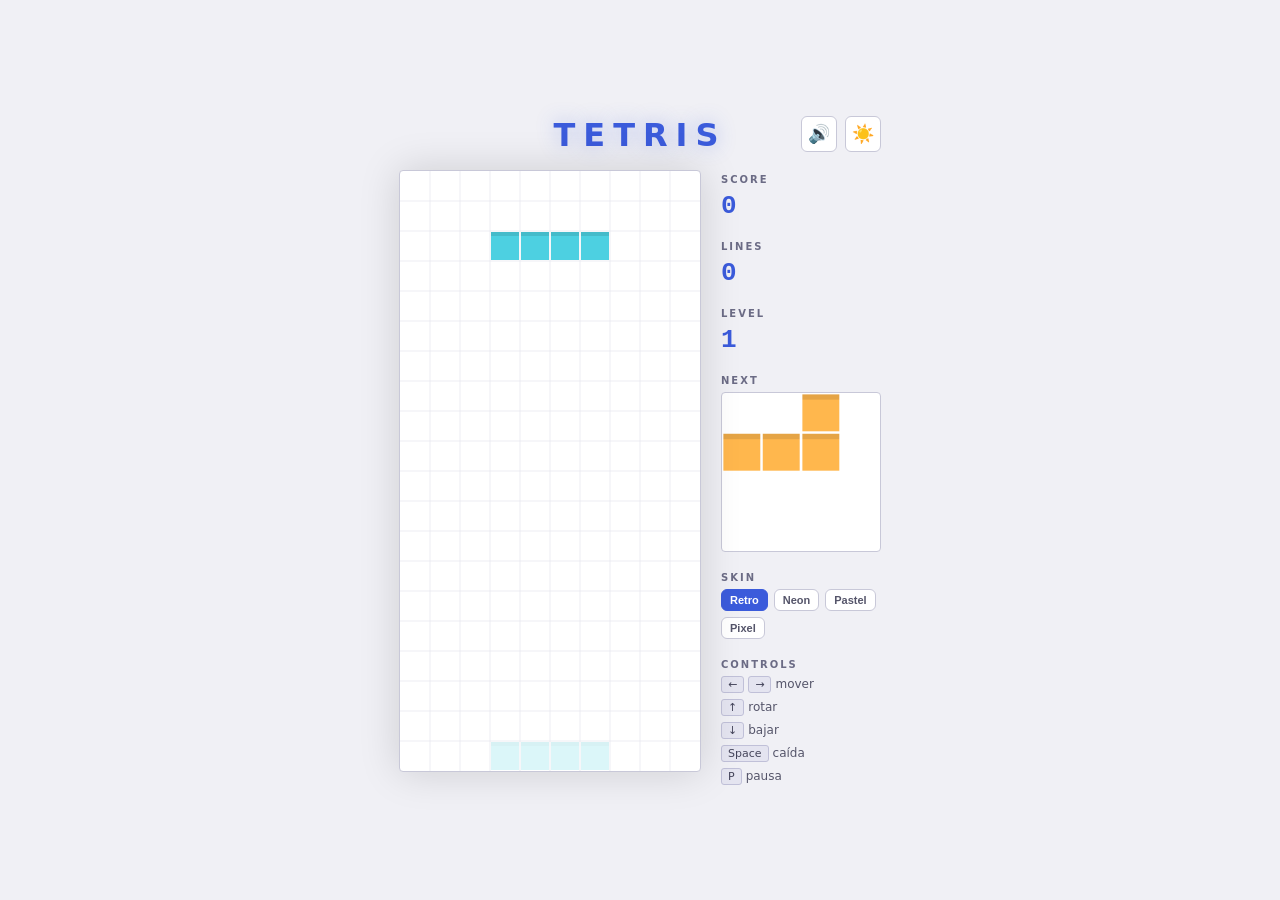
==== commit da8e1a1f: "Merge 8efc774e6cc5ee7cee725e5291ca6df8a263fc37 into 99b54e438b6a006936fd218f6ae02f6a106ea0e4" ====
--- a/index.html
+++ b/index.html
@@ -43,6 +43,16 @@
           <canvas id="next-canvas" width="120" height="120"></canvas>
         </div>
 
+        <div class="panel-section">
+          <span class="label">SKIN</span>
+          <div id="skin-selector" class="skin-selector">
+            <button class="skin-btn" data-skin="retro">Retro</button>
+            <button class="skin-btn" data-skin="neon">Neon</button>
+            <button class="skin-btn" data-skin="pastel">Pastel</button>
+            <button class="skin-btn" data-skin="pixel">Pixel</button>
+          </div>
+        </div>
+
         <div class="panel-section controls">
           <span class="label">CONTROLS</span>
           <ul>
@@ -50,7 +60,7 @@
             <li><kbd>↑</kbd> rotar</li>
             <li><kbd>↓</kbd> bajar</li>
             <li><kbd>Space</kbd> caída</li>
-            <li><kbd>P</kbd> / <kbd>Esc</kbd> pausa</li>
+            <li><kbd>P</kbd> pausa</li>
           </ul>
         </div>
       </aside>
@@ -63,51 +73,6 @@
         <button id="restart-btn">Reiniciar</button>
       </div>
     </div>
-
-    <div id="pause-menu" class="overlay hidden">
-      <div class="overlay-box pause-menu-box">
-        <p class="pause-title">PAUSA</p>
-
-        <div class="pause-menu-actions">
-          <button id="resume-btn" class="pause-btn">Reanudar</button>
-          <button id="pause-restart-btn" class="pause-btn">Reiniciar</button>
-        </div>
-
-        <div class="pause-menu-level">
-          <label for="start-level-select">Nivel inicial</label>
-          <select id="start-level-select">
-            <option value="1">1</option>
-            <option value="2">2</option>
-            <option value="3">3</option>
-            <option value="4">4</option>
-            <option value="5">5</option>
-            <option value="6">6</option>
-            <option value="7">7</option>
-            <option value="8">8</option>
-            <option value="9">9</option>
-            <option value="10">10</option>
-            <option value="11">11</option>
-            <option value="12">12</option>
-            <option value="13">13</option>
-            <option value="14">14</option>
-            <option value="15">15</option>
-          </select>
-        </div>
-
-        <details class="pause-controls">
-          <summary>Ver controles</summary>
-          <div class="controls">
-            <ul>
-              <li><kbd>←</kbd><kbd>→</kbd> mover</li>
-              <li><kbd>↑</kbd> rotar</li>
-              <li><kbd>↓</kbd> bajar</li>
-              <li><kbd>Space</kbd> caída</li>
-              <li><kbd>P</kbd> / <kbd>Esc</kbd> pausa</li>
-            </ul>
-          </div>
-        </details>
-      </div>
-    </div>
   </div>
 
   <script src="game.js"></script>
--- a/style.css
+++ b/style.css
@@ -164,6 +164,45 @@
   transform: translate(-50%, 0);
 }
 
+/* ---- Skins ---- */
+[data-skin="neon"] #board {
+  background: #000000;
+  border-color: #1a1a1a;
+}
+
+[data-skin="neon"] #next-canvas {
+  background: #000000;
+  border-color: #1a1a1a;
+}
+
+.skin-selector {
+  display: flex;
+  flex-wrap: wrap;
+  gap: 6px;
+}
+
+.skin-btn {
+  padding: 4px 8px;
+  background: var(--board-bg);
+  border: 1px solid var(--board-border);
+  border-radius: 6px;
+  color: var(--controls-color);
+  font-size: 11px;
+  font-weight: 600;
+  cursor: pointer;
+  transition: background 0.15s ease, border-color 0.15s ease, color 0.15s ease;
+}
+
+.skin-btn:hover {
+  border-color: var(--title-color);
+}
+
+.skin-btn.active {
+  background: var(--title-color);
+  border-color: var(--title-color);
+  color: var(--restart-color);
+}
+
 /* ---- Panel lateral ---- */
 .panel {
   width: 160px;
@@ -281,76 +320,3 @@
 #restart-btn:hover {
   background: var(--restart-hover);
 }
-
-/* ---- Pause menu ---- */
-.pause-menu-box {
-  min-width: 220px;
-  max-width: 260px;
-}
-
-.pause-title {
-  font-size: 24px;
-  font-weight: 800;
-  letter-spacing: 4px;
-  color: var(--overlay-title-color);
-}
-
-.pause-menu-actions {
-  display: flex;
-  flex-direction: column;
-  gap: 10px;
-  width: 100%;
-}
-
-.pause-btn {
-  background: var(--restart-bg);
-  color: var(--restart-color);
-  border: none;
-  border-radius: 6px;
-  padding: 10px 28px;
-  font-size: 14px;
-  font-weight: 700;
-  cursor: pointer;
-  letter-spacing: 1px;
-  transition: background 0.15s;
-}
-
-.pause-btn:hover {
-  background: var(--restart-hover);
-}
-
-.pause-menu-level {
-  display: flex;
-  align-items: center;
-  justify-content: center;
-  gap: 8px;
-  font-size: 12px;
-  color: var(--controls-color);
-}
-
-.pause-menu-level select {
-  background: var(--kbd-bg);
-  border: 1px solid var(--kbd-border);
-  color: var(--kbd-color);
-  border-radius: 4px;
-  padding: 4px 8px;
-  font-size: 13px;
-  font-family: inherit;
-}
-
-.pause-controls {
-  width: 100%;
-  color: var(--controls-color);
-  font-size: 12px;
-}
-
-.pause-controls summary {
-  cursor: pointer;
-  color: var(--value-color);
-  font-weight: 700;
-  letter-spacing: 1px;
-}
-
-.pause-controls .controls {
-  margin-top: 10px;
-}
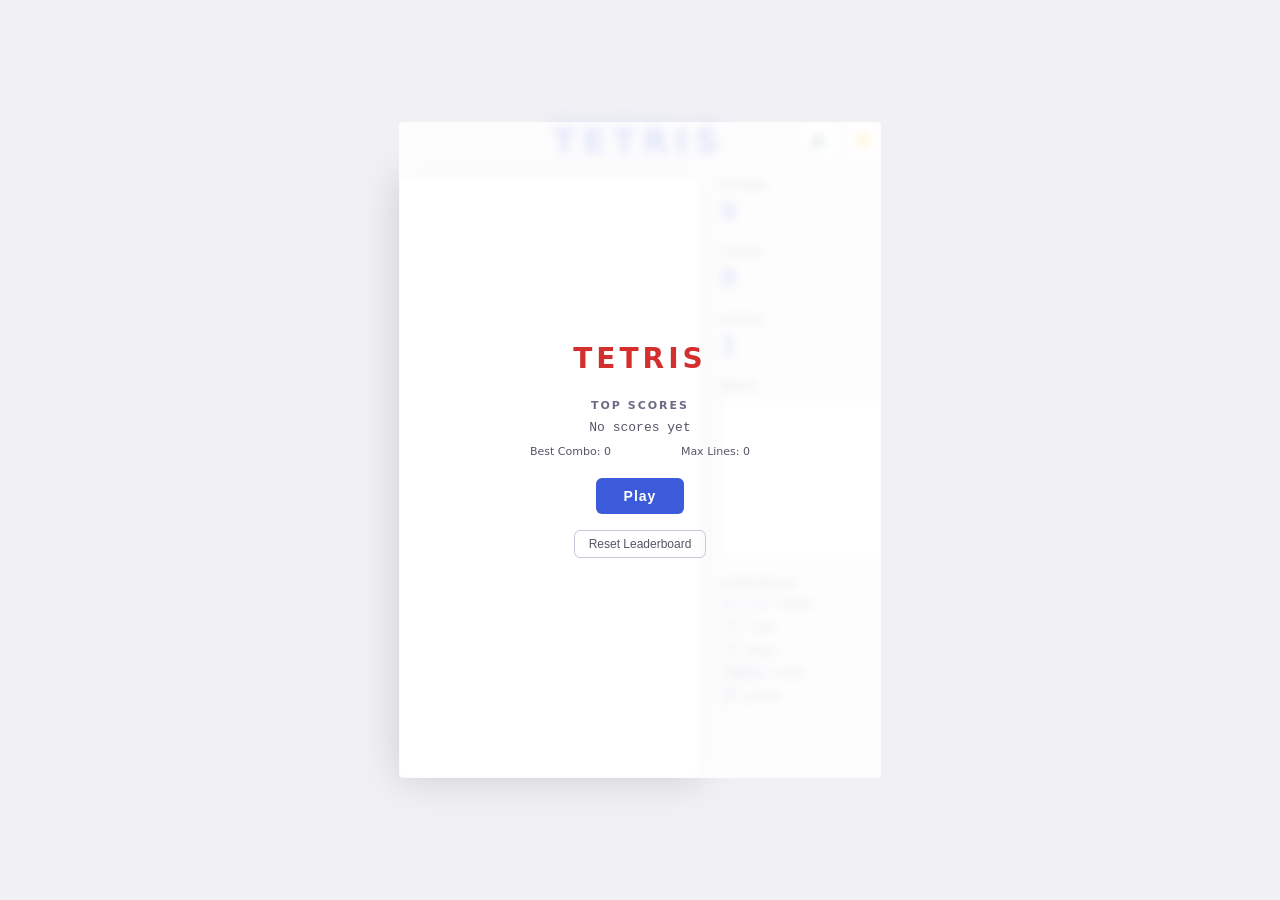
==== commit 85580489: "Merge 366f0346d8d69c0137eabcacb557617cad94c301 into 99b54e438b6a006936fd218f6ae02f6a106ea0e4" ====
--- a/index.html
+++ b/index.html
@@ -43,16 +43,6 @@
           <canvas id="next-canvas" width="120" height="120"></canvas>
         </div>
 
-        <div class="panel-section">
-          <span class="label">SKIN</span>
-          <div id="skin-selector" class="skin-selector">
-            <button class="skin-btn" data-skin="retro">Retro</button>
-            <button class="skin-btn" data-skin="neon">Neon</button>
-            <button class="skin-btn" data-skin="pastel">Pastel</button>
-            <button class="skin-btn" data-skin="pixel">Pixel</button>
-          </div>
-        </div>
-
         <div class="panel-section controls">
           <span class="label">CONTROLS</span>
           <ul>
@@ -70,7 +60,20 @@
       <div class="overlay-box">
         <p id="overlay-title">GAME OVER</p>
         <p id="overlay-score"></p>
+        <div id="leaderboard" class="leaderboard hidden">
+          <p class="leaderboard-heading">TOP SCORES</p>
+          <ol id="leaderboard-list"></ol>
+          <p class="leaderboard-stats">
+            <span>Best Combo: <span id="best-combo-value">0</span></span>
+            <span>Max Lines: <span id="max-lines-value">0</span></span>
+          </p>
+        </div>
+        <div id="name-entry" class="name-entry hidden">
+          <input id="player-name-input" type="text" maxlength="12" placeholder="YOUR NAME" autocomplete="off" />
+          <button id="submit-name-btn">Save</button>
+        </div>
         <button id="restart-btn">Reiniciar</button>
+        <button id="reset-scores-btn" class="reset-scores-btn hidden">Reset Leaderboard</button>
       </div>
     </div>
   </div>
--- a/style.css
+++ b/style.css
@@ -26,6 +26,10 @@
   --restart-hover: #9bbdff;
   --grid-line: #22222e;
   --block-highlight: rgba(255, 255, 255, 0.12);
+  --highscore-highlight-bg: rgba(122, 162, 247, 0.18);
+  --highscore-highlight-color: #ffd54f;
+  --input-bg: #1a1a25;
+  --input-border: #3a3a5a;
 }
 
 [data-theme="light"] {
@@ -50,6 +54,10 @@
   --restart-hover: #5c7ce0;
   --grid-line: #d8d8e5;
   --block-highlight: rgba(0, 0, 0, 0.1);
+  --highscore-highlight-bg: rgba(59, 91, 219, 0.12);
+  --highscore-highlight-color: #b8860b;
+  --input-bg: #ffffff;
+  --input-border: #c0c0d8;
 }
 
 body {
@@ -164,45 +172,6 @@
   transform: translate(-50%, 0);
 }
 
-/* ---- Skins ---- */
-[data-skin="neon"] #board {
-  background: #000000;
-  border-color: #1a1a1a;
-}
-
-[data-skin="neon"] #next-canvas {
-  background: #000000;
-  border-color: #1a1a1a;
-}
-
-.skin-selector {
-  display: flex;
-  flex-wrap: wrap;
-  gap: 6px;
-}
-
-.skin-btn {
-  padding: 4px 8px;
-  background: var(--board-bg);
-  border: 1px solid var(--board-border);
-  border-radius: 6px;
-  color: var(--controls-color);
-  font-size: 11px;
-  font-weight: 600;
-  cursor: pointer;
-  transition: background 0.15s ease, border-color 0.15s ease, color 0.15s ease;
-}
-
-.skin-btn:hover {
-  border-color: var(--title-color);
-}
-
-.skin-btn.active {
-  background: var(--title-color);
-  border-color: var(--title-color);
-  color: var(--restart-color);
-}
-
 /* ---- Panel lateral ---- */
 .panel {
   width: 160px;
@@ -320,3 +289,117 @@
 #restart-btn:hover {
   background: var(--restart-hover);
 }
+
+/* ---- Leaderboard ---- */
+.leaderboard {
+  width: 220px;
+  text-align: left;
+}
+
+.leaderboard.hidden {
+  display: none;
+}
+
+.leaderboard-heading {
+  font-size: 11px;
+  letter-spacing: 2px;
+  color: var(--label-color);
+  font-weight: 700;
+  text-align: center;
+  margin-bottom: 6px;
+}
+
+#leaderboard-list {
+  list-style: decimal inside;
+  display: flex;
+  flex-direction: column;
+  gap: 4px;
+  font-family: 'Courier New', Courier, monospace;
+  font-size: 13px;
+}
+
+#leaderboard-list li {
+  display: flex;
+  justify-content: space-between;
+  padding: 2px 6px;
+  border-radius: 4px;
+  color: var(--text);
+}
+
+#leaderboard-list li.leaderboard-highlight {
+  background: var(--highscore-highlight-bg);
+  color: var(--highscore-highlight-color);
+  font-weight: 700;
+}
+
+#leaderboard-list li.leaderboard-empty {
+  justify-content: center;
+  list-style: none;
+  color: var(--controls-color);
+}
+
+.leaderboard-stats {
+  display: flex;
+  justify-content: space-between;
+  font-size: 11px;
+  color: var(--controls-color);
+  margin-top: 8px;
+}
+
+/* ---- Name entry ---- */
+.name-entry {
+  display: flex;
+  gap: 8px;
+}
+
+.name-entry.hidden {
+  display: none;
+}
+
+#player-name-input {
+  background: var(--input-bg);
+  border: 1px solid var(--input-border);
+  border-radius: 4px;
+  color: var(--text);
+  padding: 6px 10px;
+  font-size: 13px;
+  width: 120px;
+}
+
+#submit-name-btn {
+  background: var(--restart-bg);
+  color: var(--restart-color);
+  border: none;
+  border-radius: 6px;
+  padding: 6px 14px;
+  font-size: 13px;
+  font-weight: 700;
+  cursor: pointer;
+  transition: background 0.15s;
+}
+
+#submit-name-btn:hover {
+  background: var(--restart-hover);
+}
+
+/* ---- Reset leaderboard ---- */
+.reset-scores-btn {
+  margin-top: 4px;
+  background: transparent;
+  color: var(--controls-color);
+  border: 1px solid var(--board-border);
+  border-radius: 6px;
+  padding: 6px 14px;
+  font-size: 12px;
+  cursor: pointer;
+  transition: border-color 0.15s, color 0.15s;
+}
+
+.reset-scores-btn.hidden {
+  display: none;
+}
+
+.reset-scores-btn:hover {
+  border-color: var(--overlay-title-color);
+  color: var(--overlay-title-color);
+}
